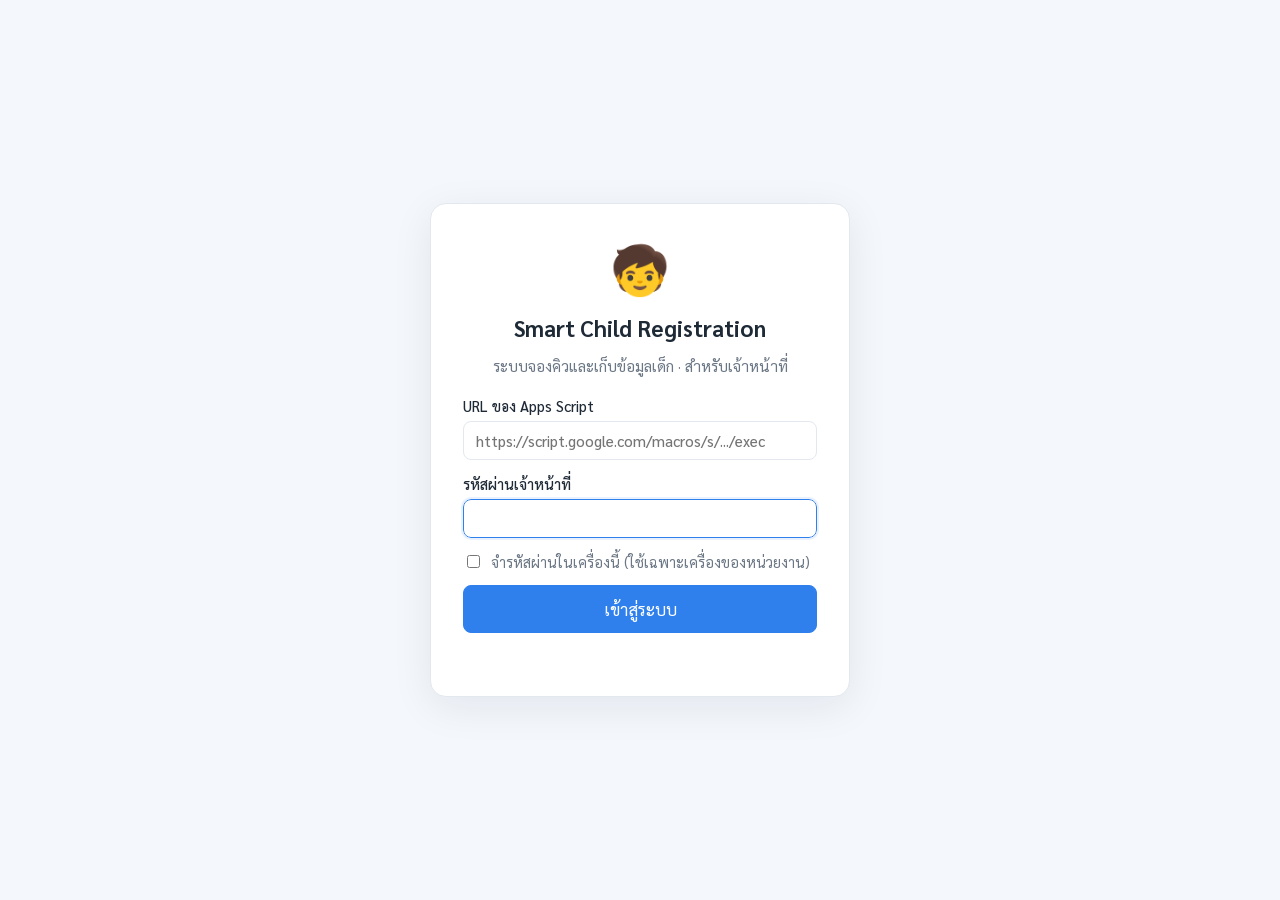
==== docs/index.html @ af5cc718 "Smart Child Registration: booking queue and child records Static web app (GitHub Pages, docs/) backe" ====
<!doctype html>
<html lang="th">
<head>
  <meta charset="utf-8">
  <meta name="viewport" content="width=device-width, initial-scale=1">
  <title>ระบบจองคิวและข้อมูลเด็ก</title>
  <link rel="preconnect" href="https://fonts.googleapis.com">
  <link href="https://fonts.googleapis.com/css2?family=Sarabun:wght@400;500;600;700&display=swap" rel="stylesheet">
  <link rel="stylesheet" href="style.css">
</head>
<body>
  <div class="loading-bar"></div>
  <section id="login" class="login" hidden>
    <form id="login-form" class="login-card">
      <div class="logo">🧒</div>
      <h1>Smart Child Registration</h1>
      <p class="muted">ระบบจองคิวและเก็บข้อมูลเด็ก · สำหรับเจ้าหน้าที่</p>
      <label id="login-url-row">URL ของ Apps Script
        <input id="login-url" placeholder="https://script.google.com/macros/s/.../exec" autocomplete="off">
      </label>
      <label>รหัสผ่านเจ้าหน้าที่
        <input id="login-key" type="password" required autocomplete="current-password">
      </label>
      <label class="check"><input type="checkbox" id="login-remember"> จำรหัสผ่านในเครื่องนี้ (ใช้เฉพาะเครื่องของหน่วยงาน)</label>
      <button class="btn primary lg" type="submit">เข้าสู่ระบบ</button>
      <div id="login-msg" class="login-msg"></div>
    </form>
  </section>
  <div id="app" hidden>
  <header class="topbar">
    <div class="brand">
      <span class="logo">🧒</span>
      <div>
        <div class="brand-title">Smart Child Registration</div>
        <div class="brand-sub">ระบบจองคิวและเก็บข้อมูลเด็ก</div>
      </div>
    </div>
    <nav class="tabs" id="tabs">
      <button data-view="dashboard" class="active">คิววันนี้</button>
      <button data-view="children">ข้อมูลเด็ก</button>
      <button data-view="booking">จองคิว</button>
      <button data-view="history">รายการคิวทั้งหมด</button>
      <a href="display.html" target="_blank" class="tab-link">จอเรียกคิว ↗</a>
      <button id="btn-logout" class="tab-logout">ออกจากระบบ</button>
    </nav>
  </header>

  <main>
    <!-- คิววันนี้ -->
    <section id="view-dashboard" class="view active">
      <div class="stats" id="stats"></div>
      <div class="card">
        <div class="card-head">
          <h2>คิววันนี้ <span class="muted" id="today-label"></span></h2>
          <div class="row gap">
            <select id="dash-filter">
              <option value="">ทุกสถานะ</option>
              <option value="waiting">รอเรียก</option>
              <option value="serving">กำลังรับบริการ</option>
              <option value="done">เสร็จแล้ว</option>
              <option value="cancelled">ยกเลิก</option>
            </select>
            <button class="btn primary" data-goto="booking">+ จองคิว</button>
          </div>
        </div>
        <div class="table-wrap"><table class="table" id="dash-table"></table></div>
      </div>
    </section>

    <!-- ข้อมูลเด็ก -->
    <section id="view-children" class="view">
      <div class="card">
        <div class="card-head">
          <h2>ทะเบียนข้อมูลเด็ก</h2>
          <div class="row gap">
            <input type="search" id="child-search" placeholder="ค้นหา ชื่อ / HN / เลขบัตร / เบอร์โทร">
            <button class="btn primary" id="btn-new-child">+ ลงทะเบียนเด็กใหม่</button>
          </div>
        </div>
        <div class="table-wrap"><table class="table" id="child-table"></table></div>
      </div>
    </section>

    <!-- จองคิว -->
    <section id="view-booking" class="view">
      <div class="card narrow">
        <h2>จองคิวรับบริการ</h2>
        <form id="booking-form" class="form">
          <div class="full label">เด็กที่รับบริการ <span class="req">*</span>
            <div class="picker">
              <input type="search" id="bk-child-search" placeholder="พิมพ์ชื่อ, HN หรือเบอร์ผู้ปกครองเพื่อค้นหา" autocomplete="off">
              <div class="picker-list" id="bk-child-list" hidden></div>
            </div>
            <div class="picked" id="bk-picked" hidden></div>
            <span class="hint">ยังไม่มีในระบบ? <a href="#" id="bk-new-child">ลงทะเบียนเด็กใหม่</a></span>
          </div>
          <label>วันที่ <span class="req">*</span>
            <input type="date" name="date" id="bk-date" required>
          </label>
          <label>บริการ <span class="req">*</span>
            <select name="service" id="bk-service" required></select>
          </label>
          <div class="full">
            <div class="label">ช่วงเวลา <span class="req">*</span></div>
            <div class="slots" id="bk-slots"></div>
          </div>
          <label class="full">หมายเหตุ / อาการเบื้องต้น
            <textarea name="note" rows="2" placeholder="เช่น มีไข้ 2 วัน, นัดฉีดวัคซีน MMR เข็ม 1"></textarea>
          </label>
          <div class="full actions">
            <button type="submit" class="btn primary lg">ยืนยันการจองคิว</button>
          </div>
        </form>
      </div>
    </section>

    <!-- รายการคิวทั้งหมด -->
    <section id="view-history" class="view">
      <div class="card">
        <div class="card-head">
          <h2>รายการคิว</h2>
          <div class="row gap">
            <input type="date" id="hist-date">
            <button class="btn" id="hist-all">แสดงทุกวัน</button>
          </div>
        </div>
        <div class="table-wrap"><table class="table" id="hist-table"></table></div>
      </div>
    </section>
  </main>
  </div>

  <!-- ฟอร์มข้อมูลเด็ก -->
  <dialog id="child-dialog">
    <form id="child-form" class="form" method="dialog">
      <div class="dialog-head">
        <h2 id="child-dialog-title">ลงทะเบียนเด็กใหม่</h2>
        <button type="button" class="icon-btn" data-close>✕</button>
      </div>
      <fieldset>
        <legend>ข้อมูลเด็ก</legend>
        <label>ชื่อ <span class="req">*</span><input name="first_name" required></label>
        <label>นามสกุล <span class="req">*</span><input name="last_name" required></label>
        <label>ชื่อเล่น<input name="nickname"></label>
        <label>เพศ
          <select name="gender"><option value="">-</option><option>ชาย</option><option>หญิง</option></select>
        </label>
        <label>วันเกิด <span class="req">*</span><input type="date" name="birth_date" required></label>
        <label>เลขบัตรประชาชน<input name="citizen_id" inputmode="numeric" maxlength="17" placeholder="13 หลัก"></label>
        <label>กรุ๊ปเลือด
          <select name="blood_type"><option value="">ไม่ทราบ</option><option>A</option><option>B</option><option>AB</option><option>O</option></select>
        </label>
        <label>น้ำหนัก (กก.)<input type="number" step="0.1" min="0" name="weight"></label>
        <label>ส่วนสูง (ซม.)<input type="number" step="0.1" min="0" name="height"></label>
        <label class="full">ประวัติแพ้ยา / แพ้อาหาร<input name="allergies" placeholder="ถ้าไม่มีให้เว้นว่าง"></label>
        <label class="full">โรคประจำตัว<input name="conditions"></label>
      </fieldset>
      <fieldset>
        <legend>ผู้ปกครอง</legend>
        <label>ชื่อ-สกุลผู้ปกครอง <span class="req">*</span><input name="parent_name" required></label>
        <label>ความสัมพันธ์
          <select name="parent_relation"><option value="">-</option><option>บิดา</option><option>มารดา</option><option>ปู่/ย่า/ตา/ยาย</option><option>ญาติ</option><option>ผู้ดูแล</option></select>
        </label>
        <label>เบอร์โทร <span class="req">*</span><input name="parent_phone" inputmode="tel" required placeholder="08xxxxxxxx"></label>
        <label class="full">ที่อยู่<textarea name="address" rows="2"></textarea></label>
        <label class="full">หมายเหตุ<textarea name="note" rows="2"></textarea></label>
      </fieldset>
      <div class="actions">
        <button type="button" class="btn" data-close>ยกเลิก</button>
        <button type="submit" class="btn primary" value="save">บันทึก</button>
      </div>
    </form>
  </dialog>

  <!-- รายละเอียดเด็ก -->
  <dialog id="detail-dialog">
    <div class="dialog-head">
      <h2 id="detail-title"></h2>
      <button type="button" class="icon-btn" data-close>✕</button>
    </div>
    <div id="detail-body"></div>
  </dialog>

  <div id="toast" class="toast" hidden></div>
  <script src="config.js"></script>
  <script src="app.js"></script>
</body>
</html>
---- docs/style.css ----
:root {
  --bg: #f4f7fb;
  --card: #ffffff;
  --text: #1f2a37;
  --muted: #6b7785;
  --line: #e3e8ef;
  --primary: #2f80ed;
  --primary-dark: #1c64c8;
  --primary-soft: #e8f1fd;
  --green: #1f9d6b;
  --green-soft: #e3f6ee;
  --amber: #c27c0e;
  --amber-soft: #fdf3e1;
  --red: #d64545;
  --red-soft: #fdeaea;
  --gray-soft: #eef1f5;
  --radius: 12px;
  font-family: 'Sarabun', system-ui, sans-serif;
  font-size: 16px;
  color: var(--text);
}
* { box-sizing: border-box; }
body { margin: 0; background: var(--bg); }
h2 { margin: 0; font-size: 1.2rem; }
a { color: var(--primary); }
.muted { color: var(--muted); font-weight: 400; font-size: .95rem; }
.row { display: flex; align-items: center; flex-wrap: wrap; }
.gap { gap: 8px; }

/* แถบบน */
.topbar {
  background: var(--card); border-bottom: 1px solid var(--line);
  display: flex; align-items: center; justify-content: space-between; flex-wrap: wrap;
  gap: 12px; padding: 12px 24px; position: sticky; top: 0; z-index: 5;
}
.brand { display: flex; align-items: center; gap: 10px; }
.logo { font-size: 2rem; }
.brand-title { font-weight: 700; font-size: 1.1rem; }
.brand-sub { color: var(--muted); font-size: .85rem; }
.tabs { display: flex; gap: 4px; flex-wrap: wrap; }
.tabs button, .tab-link {
  border: 0; background: none; padding: 8px 14px; border-radius: 8px; cursor: pointer;
  font: inherit; color: var(--muted); text-decoration: none;
}
.tabs button:hover, .tab-link:hover { background: var(--gray-soft); color: var(--text); }
.tabs button.active { background: var(--primary-soft); color: var(--primary-dark); font-weight: 600; }

main { max-width: 1200px; margin: 0 auto; padding: 24px; }
.view { display: none; }
.view.active { display: block; }

.card { background: var(--card); border: 1px solid var(--line); border-radius: var(--radius); padding: 20px; margin-bottom: 20px; }
.card.narrow { max-width: 760px; margin-inline: auto; }
.card-head { display: flex; justify-content: space-between; align-items: center; flex-wrap: wrap; gap: 12px; margin-bottom: 16px; }

/* สถิติ */
.stats { display: grid; grid-template-columns: repeat(auto-fit, minmax(170px, 1fr)); gap: 12px; margin-bottom: 20px; }
.stat { background: var(--card); border: 1px solid var(--line); border-radius: var(--radius); padding: 16px; }
.stat .v { font-size: 1.9rem; font-weight: 700; }
.stat .l { color: var(--muted); font-size: .9rem; }

/* ตาราง */
.table-wrap { overflow-x: auto; }
.table { width: 100%; border-collapse: collapse; }
.table th, .table td { text-align: left; padding: 10px 8px; border-bottom: 1px solid var(--line); vertical-align: middle; }
.table th { font-size: .85rem; color: var(--muted); font-weight: 600; white-space: nowrap; }
.table tr:hover td { background: #fafbfd; }
.table .empty { text-align: center; color: var(--muted); padding: 32px; }
.qno { font-weight: 700; font-size: 1.15rem; color: var(--primary-dark); }
.name-link { color: var(--text); font-weight: 600; cursor: pointer; text-decoration: none; }
.name-link:hover { color: var(--primary); }
.sub { color: var(--muted); font-size: .85rem; }
.allergy { color: var(--red); font-size: .85rem; font-weight: 600; }

.badge { display: inline-block; padding: 2px 10px; border-radius: 999px; font-size: .82rem; font-weight: 600; white-space: nowrap; }
.badge.waiting { background: var(--amber-soft); color: var(--amber); }
.badge.serving { background: var(--primary-soft); color: var(--primary-dark); }
.badge.done { background: var(--green-soft); color: var(--green); }
.badge.cancelled { background: var(--gray-soft); color: var(--muted); }

/* ปุ่ม */
.btn {
  font: inherit; border: 1px solid var(--line); background: var(--card); color: var(--text);
  padding: 8px 14px; border-radius: 8px; cursor: pointer; white-space: nowrap;
}
.btn:hover { background: var(--gray-soft); }
.btn.primary { background: var(--primary); border-color: var(--primary); color: #fff; }
.btn.primary:hover { background: var(--primary-dark); }
.btn.sm { padding: 4px 10px; font-size: .88rem; }
.btn.lg { padding: 12px 28px; font-size: 1.05rem; }
.btn.green { background: var(--green); border-color: var(--green); color: #fff; }
.btn.danger { color: var(--red); }
.btn.danger:hover { background: var(--red-soft); }
.btn:disabled { opacity: .5; cursor: not-allowed; }
.icon-btn { border: 0; background: none; font-size: 1.2rem; cursor: pointer; color: var(--muted); padding: 4px 8px; border-radius: 6px; }
.icon-btn:hover { background: var(--gray-soft); }
.btns { display: flex; gap: 6px; flex-wrap: wrap; }

/* ฟอร์ม */
input, select, textarea {
  font: inherit; width: 100%; padding: 9px 12px; border: 1px solid var(--line);
  border-radius: 8px; background: #fff; color: var(--text);
}
input:focus, select:focus, textarea:focus { outline: 2px solid var(--primary-soft); border-color: var(--primary); }
.card-head input, .card-head select { width: auto; min-width: 160px; }
#child-search { min-width: 300px; }
.form { display: grid; grid-template-columns: 1fr 1fr; gap: 14px 16px; }
.form label, .form .label { display: flex; flex-direction: column; gap: 6px; font-size: .92rem; font-weight: 500; }
.form .full, .form fieldset, .form .actions, .form .dialog-head { grid-column: 1 / -1; }
.form h2 { grid-column: 1 / -1; }
#booking-form { margin-top: 16px; }
fieldset { border: 1px solid var(--line); border-radius: 10px; display: grid; grid-template-columns: repeat(3, 1fr); gap: 12px 14px; padding: 14px; margin: 0; }
fieldset .full { grid-column: 1 / -1; }
legend { font-weight: 700; padding: 0 6px; color: var(--primary-dark); }
.req { color: var(--red); }
.hint { font-size: .85rem; color: var(--muted); font-weight: 400; }
.actions { display: flex; justify-content: flex-end; gap: 8px; }

/* ช่วงเวลา */
.slots { display: grid; grid-template-columns: repeat(auto-fill, minmax(110px, 1fr)); gap: 8px; }
.slot {
  font: inherit; border: 1px solid var(--line); border-radius: 10px; background: #fff; padding: 10px 6px;
  cursor: pointer; text-align: center;
}
.slot b { display: block; font-size: 1.05rem; }
.slot span { font-size: .8rem; color: var(--muted); }
.slot:hover:not(:disabled) { border-color: var(--primary); }
.slot.selected { background: var(--primary); border-color: var(--primary); color: #fff; }
.slot.selected span { color: #dce9fb; }
.slot:disabled { background: var(--gray-soft); cursor: not-allowed; color: var(--muted); }

/* ค้นหาเด็กในหน้าจองคิว */
.picker { position: relative; }
.picker-list {
  position: absolute; left: 0; right: 0; top: calc(100% + 4px); background: #fff; border: 1px solid var(--line);
  border-radius: 10px; box-shadow: 0 8px 24px rgba(20,40,80,.12); max-height: 280px; overflow-y: auto; z-index: 10;
}
.picker-item { padding: 10px 12px; cursor: pointer; border-bottom: 1px solid var(--line); font-weight: 400; }
.picker-item:last-child { border-bottom: 0; }
.picker-item:hover { background: var(--primary-soft); }
.picked {
  display: flex; justify-content: space-between; align-items: center; gap: 12px;
  background: var(--primary-soft); border-radius: 10px; padding: 10px 14px; font-weight: 400;
}

/* dialog */
dialog { border: 0; border-radius: 16px; padding: 22px; width: min(860px, 94vw); max-height: 92vh; box-shadow: 0 20px 60px rgba(0,0,0,.25); }
dialog::backdrop { background: rgba(15,25,40,.45); }
.dialog-head { display: flex; justify-content: space-between; align-items: center; margin-bottom: 8px; }
.info-grid { display: grid; grid-template-columns: repeat(3, 1fr); gap: 10px 16px; margin: 12px 0 18px; }
.info-grid div { font-size: .95rem; }
.info-grid .k { display: block; color: var(--muted); font-size: .8rem; }
.info-grid .full { grid-column: 1 / -1; }
.alert { background: var(--red-soft); color: var(--red); border-radius: 10px; padding: 10px 14px; font-weight: 600; margin-bottom: 12px; }
h3 { font-size: 1rem; margin: 18px 0 8px; }

.toast {
  position: fixed; bottom: 24px; left: 50%; transform: translateX(-50%); background: #1f2a37; color: #fff;
  padding: 12px 20px; border-radius: 10px; z-index: 100; box-shadow: 0 8px 24px rgba(0,0,0,.2); max-width: 90vw;
}
.toast.error { background: var(--red); }
.toast.ok { background: var(--green); }

@media (max-width: 720px) {
  main { padding: 16px; }
  .topbar { padding: 10px 16px; }
  .form, fieldset, .info-grid { grid-template-columns: 1fr; }
  #child-search, .card-head input, .card-head select { min-width: 0; width: 100%; }
  .card-head .row { width: 100%; }
}

@media print {
  .topbar, .btns, .actions, .icon-btn { display: none !important; }
}

/* เข้าสู่ระบบ */
[hidden] { display: none !important; }
.login { min-height: 100vh; display: grid; place-items: center; padding: 16px; }
.login-card {
  background: var(--card); border: 1px solid var(--line); border-radius: 16px; padding: 32px;
  width: min(420px, 100%); display: flex; flex-direction: column; gap: 14px; box-shadow: 0 10px 40px rgba(20,40,80,.08);
}
.login-card .logo { font-size: 3rem; text-align: center; }
.login-card h1 { margin: 0; text-align: center; font-size: 1.4rem; }
.login-card p { margin: 0 0 6px; text-align: center; }
.login-card label { display: flex; flex-direction: column; gap: 6px; font-weight: 500; font-size: .92rem; }
.login-card label.check { flex-direction: row; align-items: center; gap: 8px; font-weight: 400; color: var(--muted); }
.login-card label.check input { width: auto; }
.login-msg { color: var(--red); text-align: center; min-height: 1.2em; font-size: .92rem; }
.tab-logout { color: var(--red) !important; }

/* แถบโหลด (Google Sheet ตอบช้ากว่าปกติ 1–3 วินาที) */
.loading-bar { position: fixed; top: 0; left: 0; height: 3px; width: 0; background: var(--primary); z-index: 200; opacity: 0; }
body.loading .loading-bar { opacity: 1; animation: load 2s ease-out forwards; }
body.loading { cursor: progress; }
@keyframes load { from { width: 0; } to { width: 85%; } }
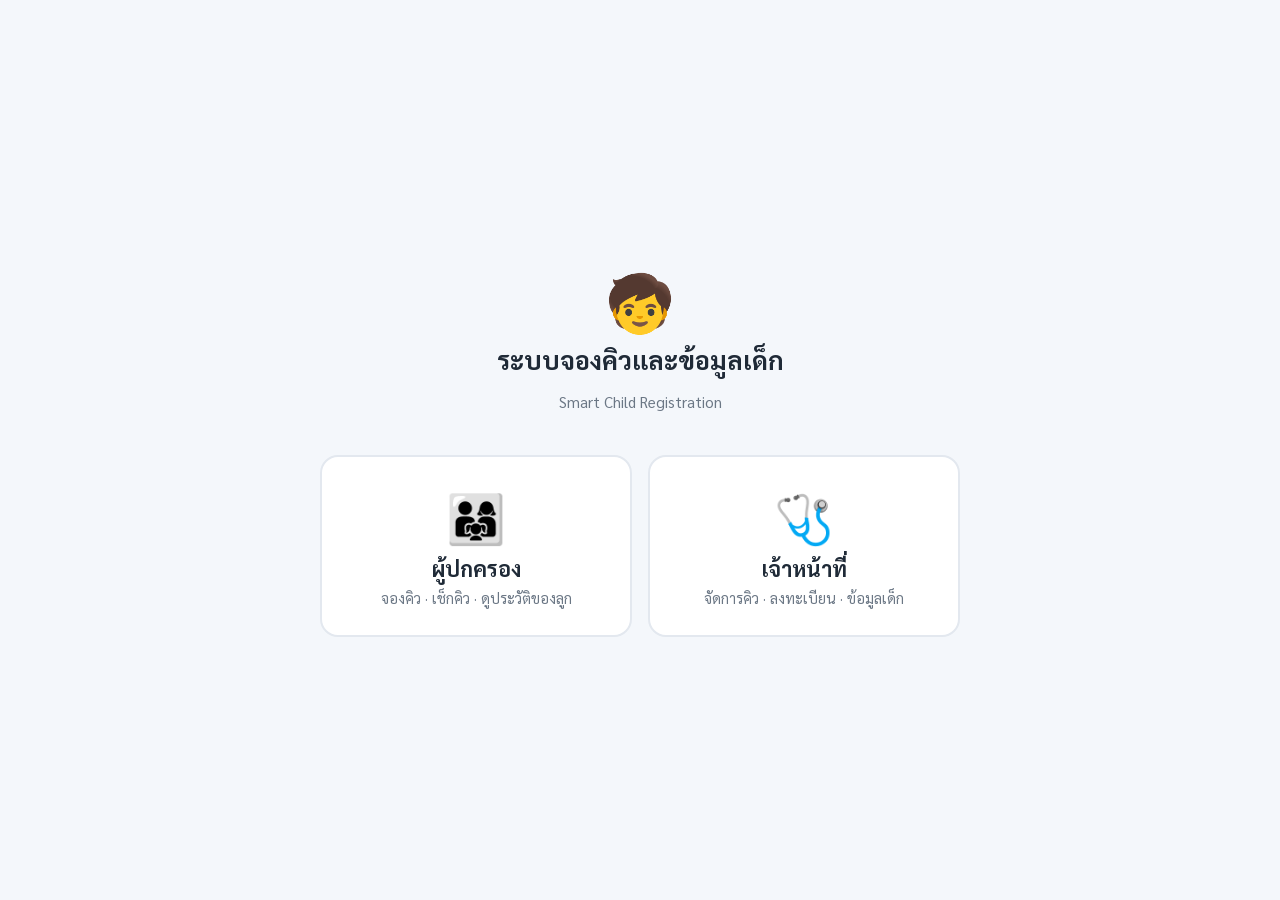
==== commit 462fb467: "Add parent portal; split landing, parent and staff pages - index.html: landing page to choose parent" ====
--- a/docs/index.html
+++ b/docs/index.html
@@ -3,186 +3,30 @@
 <head>
   <meta charset="utf-8">
   <meta name="viewport" content="width=device-width, initial-scale=1">
-  <title>ระบบจองคิวและข้อมูลเด็ก</title>
+  <title>ระบบจองคิวเด็ก</title>
   <link rel="preconnect" href="https://fonts.googleapis.com">
   <link href="https://fonts.googleapis.com/css2?family=Sarabun:wght@400;500;600;700&display=swap" rel="stylesheet">
   <link rel="stylesheet" href="style.css">
 </head>
 <body>
-  <div class="loading-bar"></div>
-  <section id="login" class="login" hidden>
-    <form id="login-form" class="login-card">
+  <main class="landing">
+    <div class="landing-head">
       <div class="logo">🧒</div>
-      <h1>Smart Child Registration</h1>
-      <p class="muted">ระบบจองคิวและเก็บข้อมูลเด็ก · สำหรับเจ้าหน้าที่</p>
-      <label id="login-url-row">URL ของ Apps Script
-        <input id="login-url" placeholder="https://script.google.com/macros/s/.../exec" autocomplete="off">
-      </label>
-      <label>รหัสผ่านเจ้าหน้าที่
-        <input id="login-key" type="password" required autocomplete="current-password">
-      </label>
-      <label class="check"><input type="checkbox" id="login-remember"> จำรหัสผ่านในเครื่องนี้ (ใช้เฉพาะเครื่องของหน่วยงาน)</label>
-      <button class="btn primary lg" type="submit">เข้าสู่ระบบ</button>
-      <div id="login-msg" class="login-msg"></div>
-    </form>
-  </section>
-  <div id="app" hidden>
-  <header class="topbar">
-    <div class="brand">
-      <span class="logo">🧒</span>
-      <div>
-        <div class="brand-title">Smart Child Registration</div>
-        <div class="brand-sub">ระบบจองคิวและเก็บข้อมูลเด็ก</div>
-      </div>
+      <h1>ระบบจองคิวและข้อมูลเด็ก</h1>
+      <p class="muted">Smart Child Registration</p>
     </div>
-    <nav class="tabs" id="tabs">
-      <button data-view="dashboard" class="active">คิววันนี้</button>
-      <button data-view="children">ข้อมูลเด็ก</button>
-      <button data-view="booking">จองคิว</button>
-      <button data-view="history">รายการคิวทั้งหมด</button>
-      <a href="display.html" target="_blank" class="tab-link">จอเรียกคิว ↗</a>
-      <button id="btn-logout" class="tab-logout">ออกจากระบบ</button>
-    </nav>
-  </header>
-
-  <main>
-    <!-- คิววันนี้ -->
-    <section id="view-dashboard" class="view active">
-      <div class="stats" id="stats"></div>
-      <div class="card">
-        <div class="card-head">
-          <h2>คิววันนี้ <span class="muted" id="today-label"></span></h2>
-          <div class="row gap">
-            <select id="dash-filter">
-              <option value="">ทุกสถานะ</option>
-              <option value="waiting">รอเรียก</option>
-              <option value="serving">กำลังรับบริการ</option>
-              <option value="done">เสร็จแล้ว</option>
-              <option value="cancelled">ยกเลิก</option>
-            </select>
-            <button class="btn primary" data-goto="booking">+ จองคิว</button>
-          </div>
-        </div>
-        <div class="table-wrap"><table class="table" id="dash-table"></table></div>
-      </div>
-    </section>
-
-    <!-- ข้อมูลเด็ก -->
-    <section id="view-children" class="view">
-      <div class="card">
-        <div class="card-head">
-          <h2>ทะเบียนข้อมูลเด็ก</h2>
-          <div class="row gap">
-            <input type="search" id="child-search" placeholder="ค้นหา ชื่อ / HN / เลขบัตร / เบอร์โทร">
-            <button class="btn primary" id="btn-new-child">+ ลงทะเบียนเด็กใหม่</button>
-          </div>
-        </div>
-        <div class="table-wrap"><table class="table" id="child-table"></table></div>
-      </div>
-    </section>
-
-    <!-- จองคิว -->
-    <section id="view-booking" class="view">
-      <div class="card narrow">
-        <h2>จองคิวรับบริการ</h2>
-        <form id="booking-form" class="form">
-          <div class="full label">เด็กที่รับบริการ <span class="req">*</span>
-            <div class="picker">
-              <input type="search" id="bk-child-search" placeholder="พิมพ์ชื่อ, HN หรือเบอร์ผู้ปกครองเพื่อค้นหา" autocomplete="off">
-              <div class="picker-list" id="bk-child-list" hidden></div>
-            </div>
-            <div class="picked" id="bk-picked" hidden></div>
-            <span class="hint">ยังไม่มีในระบบ? <a href="#" id="bk-new-child">ลงทะเบียนเด็กใหม่</a></span>
-          </div>
-          <label>วันที่ <span class="req">*</span>
-            <input type="date" name="date" id="bk-date" required>
-          </label>
-          <label>บริการ <span class="req">*</span>
-            <select name="service" id="bk-service" required></select>
-          </label>
-          <div class="full">
-            <div class="label">ช่วงเวลา <span class="req">*</span></div>
-            <div class="slots" id="bk-slots"></div>
-          </div>
-          <label class="full">หมายเหตุ / อาการเบื้องต้น
-            <textarea name="note" rows="2" placeholder="เช่น มีไข้ 2 วัน, นัดฉีดวัคซีน MMR เข็ม 1"></textarea>
-          </label>
-          <div class="full actions">
-            <button type="submit" class="btn primary lg">ยืนยันการจองคิว</button>
-          </div>
-        </form>
-      </div>
-    </section>
-
-    <!-- รายการคิวทั้งหมด -->
-    <section id="view-history" class="view">
-      <div class="card">
-        <div class="card-head">
-          <h2>รายการคิว</h2>
-          <div class="row gap">
-            <input type="date" id="hist-date">
-            <button class="btn" id="hist-all">แสดงทุกวัน</button>
-          </div>
-        </div>
-        <div class="table-wrap"><table class="table" id="hist-table"></table></div>
-      </div>
-    </section>
+    <div class="landing-choices">
+      <a class="choice" href="parent.html">
+        <span class="choice-icon">👨‍👩‍👧</span>
+        <b>ผู้ปกครอง</b>
+        <span>จองคิว · เช็กคิว · ดูประวัติของลูก</span>
+      </a>
+      <a class="choice staff" href="staff.html">
+        <span class="choice-icon">🩺</span>
+        <b>เจ้าหน้าที่</b>
+        <span>จัดการคิว · ลงทะเบียน · ข้อมูลเด็ก</span>
+      </a>
+    </div>
   </main>
-  </div>
-
-  <!-- ฟอร์มข้อมูลเด็ก -->
-  <dialog id="child-dialog">
-    <form id="child-form" class="form" method="dialog">
-      <div class="dialog-head">
-        <h2 id="child-dialog-title">ลงทะเบียนเด็กใหม่</h2>
-        <button type="button" class="icon-btn" data-close>✕</button>
-      </div>
-      <fieldset>
-        <legend>ข้อมูลเด็ก</legend>
-        <label>ชื่อ <span class="req">*</span><input name="first_name" required></label>
-        <label>นามสกุล <span class="req">*</span><input name="last_name" required></label>
-        <label>ชื่อเล่น<input name="nickname"></label>
-        <label>เพศ
-          <select name="gender"><option value="">-</option><option>ชาย</option><option>หญิง</option></select>
-        </label>
-        <label>วันเกิด <span class="req">*</span><input type="date" name="birth_date" required></label>
-        <label>เลขบัตรประชาชน<input name="citizen_id" inputmode="numeric" maxlength="17" placeholder="13 หลัก"></label>
-        <label>กรุ๊ปเลือด
-          <select name="blood_type"><option value="">ไม่ทราบ</option><option>A</option><option>B</option><option>AB</option><option>O</option></select>
-        </label>
-        <label>น้ำหนัก (กก.)<input type="number" step="0.1" min="0" name="weight"></label>
-        <label>ส่วนสูง (ซม.)<input type="number" step="0.1" min="0" name="height"></label>
-        <label class="full">ประวัติแพ้ยา / แพ้อาหาร<input name="allergies" placeholder="ถ้าไม่มีให้เว้นว่าง"></label>
-        <label class="full">โรคประจำตัว<input name="conditions"></label>
-      </fieldset>
-      <fieldset>
-        <legend>ผู้ปกครอง</legend>
-        <label>ชื่อ-สกุลผู้ปกครอง <span class="req">*</span><input name="parent_name" required></label>
-        <label>ความสัมพันธ์
-          <select name="parent_relation"><option value="">-</option><option>บิดา</option><option>มารดา</option><option>ปู่/ย่า/ตา/ยาย</option><option>ญาติ</option><option>ผู้ดูแล</option></select>
-        </label>
-        <label>เบอร์โทร <span class="req">*</span><input name="parent_phone" inputmode="tel" required placeholder="08xxxxxxxx"></label>
-        <label class="full">ที่อยู่<textarea name="address" rows="2"></textarea></label>
-        <label class="full">หมายเหตุ<textarea name="note" rows="2"></textarea></label>
-      </fieldset>
-      <div class="actions">
-        <button type="button" class="btn" data-close>ยกเลิก</button>
-        <button type="submit" class="btn primary" value="save">บันทึก</button>
-      </div>
-    </form>
-  </dialog>
-
-  <!-- รายละเอียดเด็ก -->
-  <dialog id="detail-dialog">
-    <div class="dialog-head">
-      <h2 id="detail-title"></h2>
-      <button type="button" class="icon-btn" data-close>✕</button>
-    </div>
-    <div id="detail-body"></div>
-  </dialog>
-
-  <div id="toast" class="toast" hidden></div>
-  <script src="config.js"></script>
-  <script src="app.js"></script>
 </body>
 </html>
--- a/docs/style.css
+++ b/docs/style.css
@@ -194,3 +194,49 @@
 body.loading .loading-bar { opacity: 1; animation: load 2s ease-out forwards; }
 body.loading { cursor: progress; }
 @keyframes load { from { width: 0; } to { width: 85%; } }
+
+/* หน้าแรก: เลือกผู้ปกครอง / เจ้าหน้าที่ */
+.landing { min-height: 100vh; display: flex; flex-direction: column; justify-content: center; align-items: center; gap: 28px; padding: 24px 16px; }
+.landing-head { text-align: center; }
+.landing-head .logo { font-size: 3.5rem; }
+.landing-head h1 { margin: 6px 0 2px; font-size: 1.6rem; }
+.landing-choices { display: grid; grid-template-columns: repeat(auto-fit, minmax(240px, 1fr)); gap: 16px; width: min(640px, 100%); }
+.choice {
+  display: flex; flex-direction: column; align-items: center; gap: 6px; text-align: center; text-decoration: none; color: var(--text);
+  background: var(--card); border: 2px solid var(--line); border-radius: 18px; padding: 28px 20px; transition: border-color .15s, transform .15s;
+}
+.choice:hover { border-color: var(--primary); transform: translateY(-2px); }
+.choice-icon { font-size: 3rem; }
+.choice b { font-size: 1.35rem; }
+.choice span:last-child { color: var(--muted); font-size: .92rem; }
+.choice.staff:hover { border-color: var(--green); }
+.hint.center { text-align: center; margin: 0; }
+
+/* หน้าผู้ปกครอง */
+body.parent { background: #f0f5fc; }
+.p-head { display: flex; justify-content: space-between; align-items: center; gap: 12px; padding: 16px; background: var(--primary); color: #fff; }
+.p-head .sub { color: #dce9fb; }
+.p-name { font-size: 1.3rem; font-weight: 700; }
+.p-tabs { display: grid; grid-template-columns: repeat(3, 1fr); background: var(--card); border-bottom: 1px solid var(--line); position: sticky; top: 0; z-index: 5; }
+.p-tabs button { font: inherit; border: 0; background: none; padding: 12px 4px; color: var(--muted); border-bottom: 3px solid transparent; cursor: pointer; }
+.p-tabs button.active { color: var(--primary-dark); border-bottom-color: var(--primary); font-weight: 600; }
+.p-main { max-width: 640px; margin: 0 auto; padding: 16px; }
+.p-main .card { padding: 18px; margin-bottom: 14px; }
+.p-main .form { grid-template-columns: 1fr; }
+.p-main h2 { margin-bottom: 10px; }
+.full-w { width: 100%; }
+.q-card { border-left: 5px solid var(--amber); }
+.q-card.serving { border-left-color: var(--primary); }
+.q-top { display: flex; justify-content: space-between; align-items: flex-start; }
+.q-label { color: var(--muted); font-size: .85rem; }
+.q-no { font-size: 3rem; font-weight: 800; line-height: 1; color: var(--primary-dark); }
+.q-when { font-weight: 600; margin-top: 10px; }
+.q-live { margin-top: 12px; background: var(--amber-soft); color: #7a4d06; border-radius: 10px; padding: 10px 12px; }
+.q-live.go { background: var(--primary); color: #fff; font-weight: 700; animation: pulse 1.5s ease-in-out infinite; }
+@keyframes pulse { 50% { opacity: .75; } }
+.q-cancel { margin-top: 12px; }
+.empty-card { text-align: center; color: var(--muted); }
+.h-row { display: flex; justify-content: space-between; align-items: center; gap: 12px; padding: 12px 0; border-bottom: 1px solid var(--line); }
+.h-row:last-child { border-bottom: 0; }
+.p-main .info-grid { grid-template-columns: repeat(2, 1fr); }
+.p-main .slots { grid-template-columns: repeat(auto-fill, minmax(88px, 1fr)); }
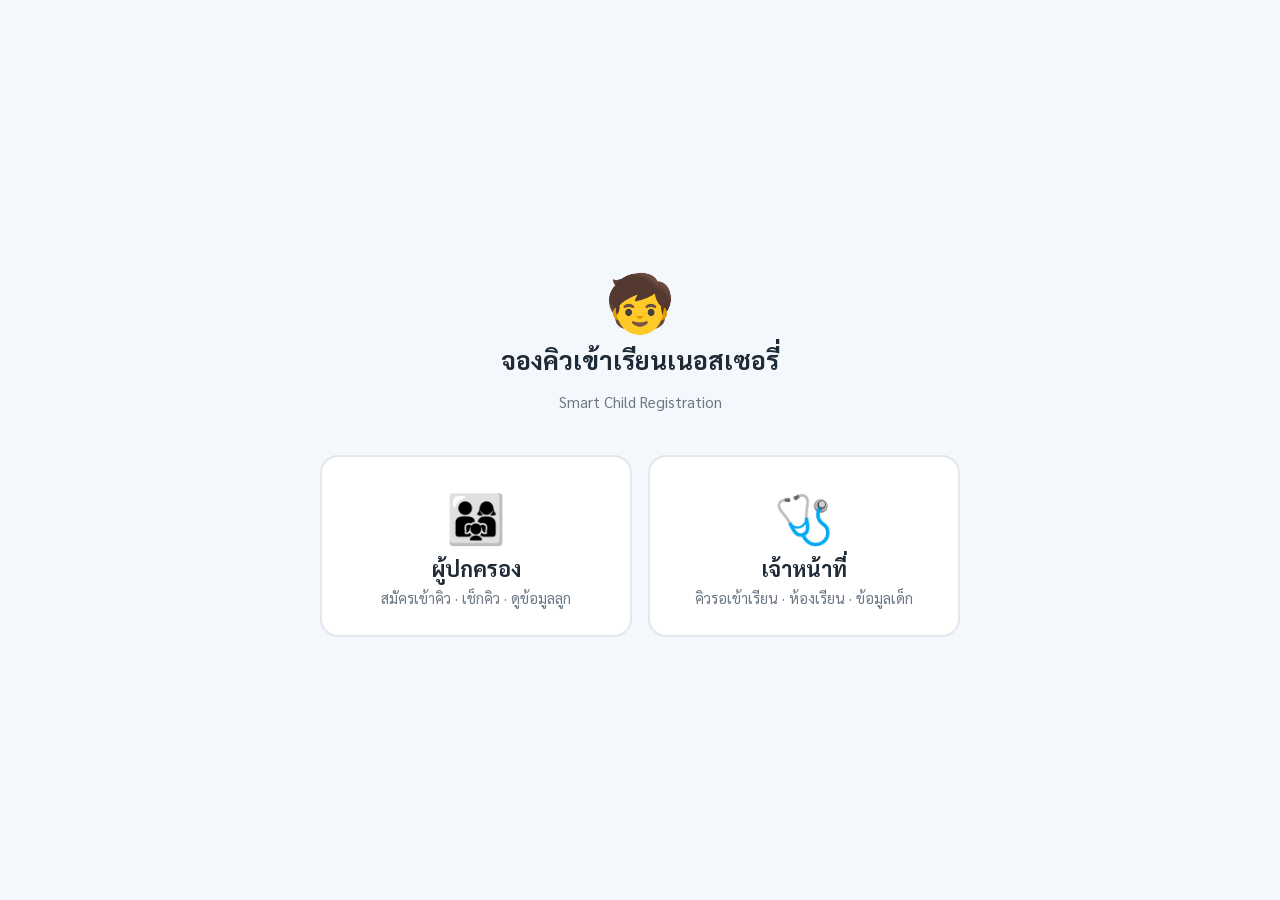
==== commit d0d29b14: "Turn into nursery enrollment waitlist Replace the daily clinic appointment flow with a waitlist for " ====
--- a/docs/index.html
+++ b/docs/index.html
@@ -3,7 +3,7 @@
 <head>
   <meta charset="utf-8">
   <meta name="viewport" content="width=device-width, initial-scale=1">
-  <title>ระบบจองคิวเด็ก</title>
+  <title>จองคิวเนอสเซอรี่</title>
   <link rel="preconnect" href="https://fonts.googleapis.com">
   <link href="https://fonts.googleapis.com/css2?family=Sarabun:wght@400;500;600;700&display=swap" rel="stylesheet">
   <link rel="stylesheet" href="style.css">
@@ -12,19 +12,19 @@
   <main class="landing">
     <div class="landing-head">
       <div class="logo">🧒</div>
-      <h1>ระบบจองคิวและข้อมูลเด็ก</h1>
+      <h1>จองคิวเข้าเรียนเนอสเซอรี่</h1>
       <p class="muted">Smart Child Registration</p>
     </div>
     <div class="landing-choices">
       <a class="choice" href="parent.html">
         <span class="choice-icon">👨‍👩‍👧</span>
         <b>ผู้ปกครอง</b>
-        <span>จองคิว · เช็กคิว · ดูประวัติของลูก</span>
+        <span>สมัครเข้าคิว · เช็กคิว · ดูข้อมูลลูก</span>
       </a>
       <a class="choice staff" href="staff.html">
         <span class="choice-icon">🩺</span>
         <b>เจ้าหน้าที่</b>
-        <span>จัดการคิว · ลงทะเบียน · ข้อมูลเด็ก</span>
+        <span>คิวรอเข้าเรียน · ห้องเรียน · ข้อมูลเด็ก</span>
       </a>
     </div>
   </main>
--- a/docs/style.css
+++ b/docs/style.css
@@ -240,3 +240,53 @@
 .h-row:last-child { border-bottom: 0; }
 .p-main .info-grid { grid-template-columns: repeat(2, 1fr); }
 .p-main .slots { grid-template-columns: repeat(auto-fill, minmax(88px, 1fr)); }
+
+/* ---------- เนอสเซอรี่: เจ้าหน้าที่ ---------- */
+.stat .v small { font-size: .9rem; font-weight: 500; color: var(--muted); }
+.stat .l b { color: var(--text); }
+.seg { display: inline-flex; border: 1px solid var(--line); border-radius: 10px; overflow: hidden; flex-wrap: wrap; }
+.seg button { font: inherit; border: 0; background: var(--card); padding: 8px 14px; cursor: pointer; color: var(--muted); }
+.seg button + button { border-left: 1px solid var(--line); }
+.seg button.active { background: var(--primary); color: #fff; font-weight: 600; }
+.group-title { margin: 8px 0 12px; }
+.room-grid { display: grid; grid-template-columns: repeat(auto-fill, minmax(300px, 1fr)); gap: 16px; margin-bottom: 24px; }
+.room-card { margin: 0; }
+.room-card .card-head { margin-bottom: 10px; }
+.meter { height: 8px; background: var(--gray-soft); border-radius: 99px; overflow: hidden; margin-bottom: 8px; }
+.meter span { display: block; height: 100%; background: var(--green); }
+.room-pick { display: grid; grid-template-columns: repeat(auto-fill, minmax(150px, 1fr)); gap: 10px; margin-top: 10px; }
+.room-btn { font: inherit; display: flex; flex-direction: column; gap: 2px; text-align: left; padding: 14px; border: 1px solid var(--line); border-radius: 12px; background: #fff; cursor: pointer; }
+.room-btn b { font-size: 1.15rem; }
+.room-btn span { font-size: .85rem; color: var(--muted); }
+.room-btn.same { border-color: var(--primary); background: var(--primary-soft); }
+.room-btn:hover:not(:disabled) { border-color: var(--green); }
+.room-btn:disabled { opacity: .5; cursor: not-allowed; }
+#room-dialog, #queue-dialog { width: min(560px, 94vw); }
+#queue-dialog .form { grid-template-columns: 1fr; }
+
+/* ---------- เนอสเซอรี่: ผู้ปกครอง ---------- */
+.p-hero { text-align: center; margin: 24px 0 20px; }
+.p-hero .logo { font-size: 3.2rem; }
+.p-hero h1 { margin: 6px 0 2px; font-size: 1.45rem; }
+.big-choice {
+  font: inherit; width: 100%; display: grid; grid-template-columns: auto 1fr; grid-template-rows: auto auto; column-gap: 14px;
+  align-items: center; text-align: left; background: var(--card); border: 2px solid var(--line); border-radius: 16px;
+  padding: 18px; margin-bottom: 12px; cursor: pointer; color: var(--text);
+}
+.big-choice:hover { border-color: var(--primary); }
+.big-choice span { grid-row: 1 / 3; font-size: 2.2rem; }
+.big-choice b { font-size: 1.2rem; }
+.big-choice small { color: var(--muted); font-size: .9rem; }
+.back { margin-bottom: 12px; }
+.p-main .form h2 { grid-column: 1 / -1; margin: 8px 0 0; }
+.p-main .form h2:first-child { margin-top: 0; }
+@media (min-width: 560px) { .p-main #apply-form { grid-template-columns: 1fr 1fr; } }
+.group-preview { background: var(--gray-soft); border-radius: 10px; padding: 12px 14px; color: var(--muted); font-size: .95rem; }
+.group-preview.ok { background: var(--green-soft); color: #11603f; }
+.group-preview.bad { background: var(--red-soft); color: var(--red); }
+.check-row { flex-direction: row !important; align-items: flex-start; gap: 10px !important; font-weight: 400 !important; }
+.check-row input { width: auto; margin-top: 4px; }
+.success-card { background: var(--green-soft); border-color: #bfe8d4; color: #11603f; }
+.q-card.serving { border-left-color: var(--green); }
+.q-card.serving .q-no { color: var(--green); }
+.q-card .q-live.go { background: var(--green); animation: none; }
